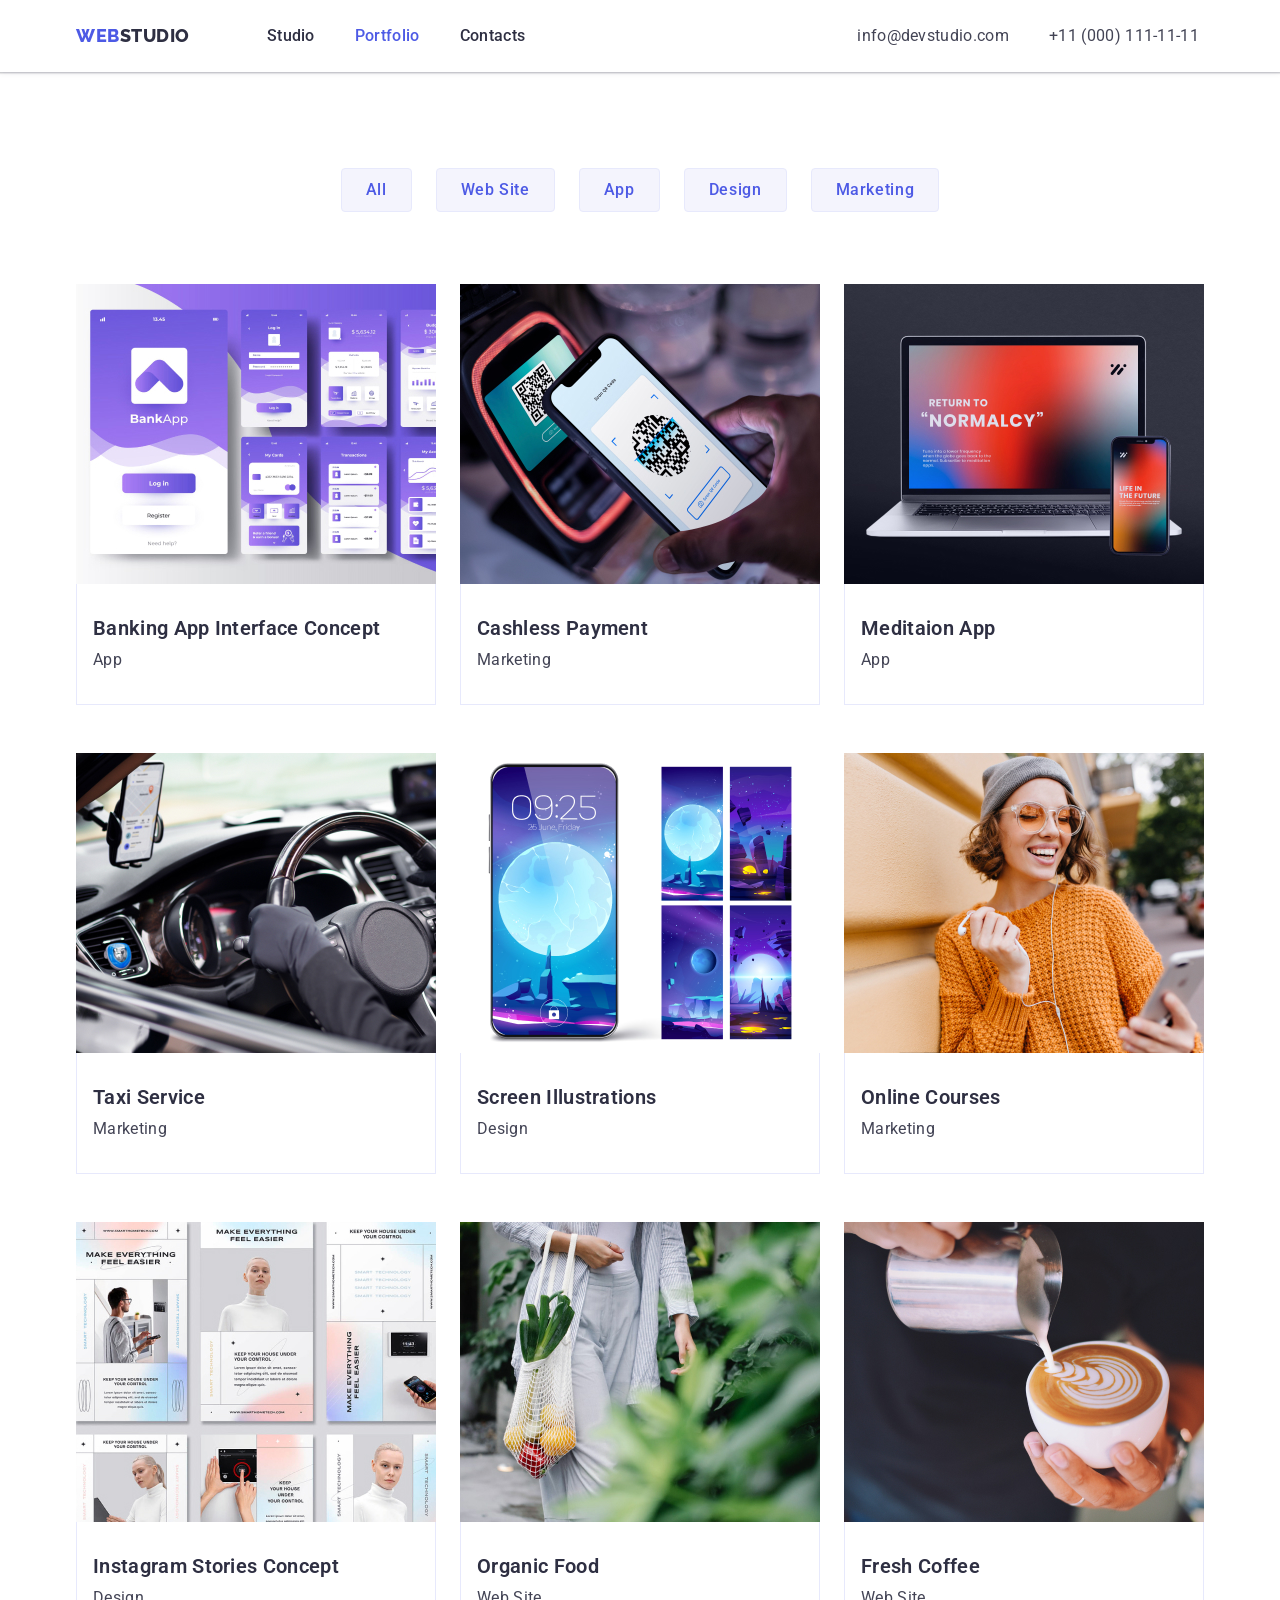
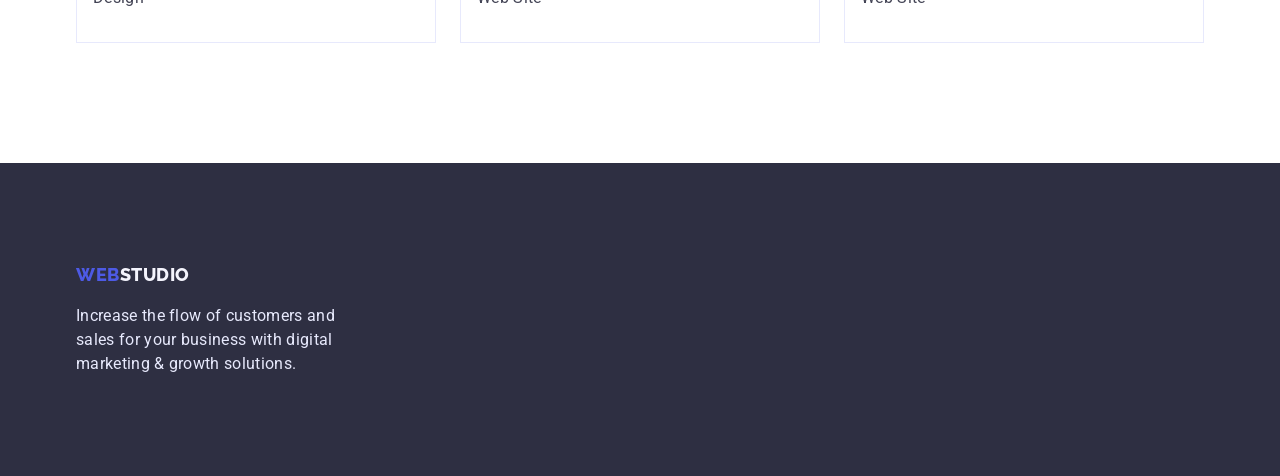
==== portfoilo.html @ 9fcb84de "HW3" ====
<!DOCTYPE html>
<html lang="en">
  <head>
    <meta charset="UTF-8" />
    <meta http-equiv="X-UA-Compatible" content="IE=edge" />
    <meta name="viewport" content="width=device-width, initial-scale=1.0" />
    <title>Document</title>
    <link rel="preconnect" href="https://fonts.googleapis.com" />
    <link rel="preconnect" href="https://fonts.gstatic.com" crossorigin />
    <link
      href="https://fonts.googleapis.com/css2?family=Raleway:wght@800&family=Roboto:wght@400;500;700;900&display=swap"
      rel="stylesheet"
    />
    <link
      rel="stylesheet"
      href="https://cdnjs.cloudflare.com/ajax/libs/modern-normalize/1.1.0/modern-normalize.min.css"
    />
    <link rel="stylesheet" href="css/styles.css" />
  </head>
  <body>
    <header class="page-header">
      <div class="container main-nav">
        <nav class="main-nav">
          <!--Logo-->
          <a class="logo" href="./index.html">
            <span class="logo-part">Web</span>studio
          </a>
          <!--Navigation-->
          <ul class="site-nav list">
            <li class="item"><a href="./index.html" class="link">Studio</a></li>
            <li class="item">
              <a href="./portfoilo.html" class="link current">Portfolio</a>
            </li>
            <li class="item"><a href="/" class="link">Contacts</a></li>
          </ul>
        </nav>
        <!--Contacts-->
        <ul class="contacts list">
          <li class="item">
            <a href="mailto:info@devstudio.com" class="contacts-link"
              >info@devstudio.com</a
            >
          </li>
          <li class="item">
            <a href="tel:+110001111111" class="contacts-link"
              >+11 (000) 111-11-11</a
            >
          </li>
        </ul>
      </div>
    </header>

    <main>
      <section class="section toppadding">
        <div class="container">
          <h1 class="section-title secret-name">Portfolio</h1>
          <!--Filter-->
          <h2 class="section-title secret-name">Navigation</h2>
          <ul class="filter list">
            <li class="item">
              <button class="button secondary" type="button">All</button>
            </li>
            <li class="item">
              <button class="button secondary" type="button">Web Site</button>
            </li>
            <li class="item">
              <button class="button secondary" type="button">App</button>
            </li>
            <li class="item">
              <button class="button secondary" type="button">Design</button>
            </li>
            <li class="item">
              <button class="button secondary" type="button">Marketing</button>
            </li>
          </ul>
          <!-- Work Illustrations -->
          <h2 class="section-title secret-name">Works</h2>
          <ul class="work-list list">
            <li class="item">
              <img
                class="image"
                src="./images/banking_app.jpg"
                alt="Interface of banking app"
                width="360"
                height="300"
              />
              <div class="work-content">
                <h3 class="title">Banking App Interface Concept</h3>
                <p>App</p>
              </div>
            </li>
            <li class="item">
              <img
                class="image"
                src="./images/qr.jpg"
                alt="Scanning QR code"
                width="360"
                height="300"
              />
              <div class="work-content">
                <h3 class="title">Cashless Payment</h3>
                <p>Marketing</p>
              </div>
            </li>
            <li class="item">
              <img
                class="image"
                src="./images/meditaion_app_on_iphone_and_macbook.jpg"
                alt="App on gadjets"
                width="360"
                height="300"
              />
              <div class="work-content">
                <h3 class="title">Meditaion App</h3>
                <p>App</p>
              </div>
            </li>
            <li class="item">
              <img
                class="image"
                src="./images/driver_in_car.jpg"
                alt="Driver in taxi"
                width="360"
                height="300"
              />
              <div class="work-content">
                <h3 class="title">Taxi Service</h3>
                <p>Marketing</p>
              </div>
            </li>
            <li class="item">
              <img
                class="image"
                src="./images/screen_illustrations.jpg"
                alt="Screen Illustrations"
                width="360"
                height="300"
              />
              <div class="work-content">
                <h3 class="title">Screen Illustrations</h3>
                <p>Design</p>
              </div>
            </li>
            <li class="item">
              <img
                class="image"
                src="./images/girl_with_iphone.jpg"
                alt="Girl with iphone"
                width="360"
                height="300"
              />
              <div class="work-content">
                <h3 class="title">Online Courses</h3>
                <p>Marketing</p>
              </div>
            </li>
            <li class="item">
              <img
                class="image"
                src="./images/instagram_stories_concept.jpg"
                alt="Instagram Stories Concept"
                width="360"
                height="300"
              />
              <div class="work-content">
                <h3 class="title">Instagram Stories Concept</h3>
                <p>Design</p>
              </div>
            </li>
            <li class="item">
              <img
                class="image"
                src="./images/women_with_organic_food.jpg"
                alt="Women with organic food"
                width="360"
                height="300"
              />
              <div class="work-content">
                <h3 class="title">Organic Food</h3>
                <p>Web Site</p>
              </div>
            </li>
            <li class="item">
              <img
                class="image"
                src="./images/barista_making_coffe.jpg"
                alt="Barista making coffe"
                width="360"
                height="300"
              />
              <div class="work-content">
                <h3 class="title">Fresh Coffee</h3>
                <p>Web Site</p>
              </div>
            </li>
          </ul>
        </div>
      </section>
    </main>

    <footer class="footer">
      <div class="container">
        <!--Logo-->
        <a href="./index.html" class="footer-logo">
          <span class="logo-part">Web</span>studio
        </a>
        <p class="text">
          Increase the flow of customers and sales for your business with
          digital marketing & growth solutions.
        </p>
      </div>
    </footer>
  </body>
</html>
---- css/styles.css ----
/* цвет основного текста #434455;
вторичный цвет текста #2E2F42;
белый #FFFFFF;
акцент #4D5AE5; 
Вторичный цвет фона #F4F4FD;
#E7E9FC;
*/

:root {
	--primary-text-color: #434455;
	--title-text-color: #2E2F42;
	--accent-color: #4D5AE5;
	--primary-white-color: #FFFFFF;
	--secondary-white-color: #F4F4FD;
	--footer-white-color: #E7E9FC;

	--main-font-family: Roboto,
		sans-serif;
	--main-font-size: 16px;
	--main-line-height: 1.5;
	--section-title-font-size: 36px;
	--section-title-line-height: 1.11;
	--title-font-size: 20px;
	--title-line-height: 1.2;
	--main-letter-spacing: 0.02em;
	--btn-letter-spacing: 0.04em;
}

.list {
	list-style: none;
}

.secret-name {
	position: absolute;
	width: 1px;
	height: 1px;
	margin: -1px;
	padding: 0;
	overflow: hidden;
	border: 0;
	clip: rect(0 0 0 0);
}

h1,
h2,
h3,
h4,
h5,
h6,
p,
ul {
	padding: 0;
	margin: 0;
}

img {
	display: block;
	max-width: 100%;
}

body {
	color: var(--primary-text-color);
	background-color: var(--primary-white-color);
	font-family: var(--main-font-family);
	font-size: var(--main-font-size);
	line-height: var(--main-line-height);
	letter-spacing: var(--main-letter-spacing);
}

.container {
	padding-left: 15px;
	padding-right: 15px;
	margin-left: auto;
	margin-right: auto;
	width: 1158px;
}

/* Logo */
.logo,
.footer-logo {
	color: var(--title-text-color);
	font-family: Raleway, sans-serif;
	font-weight: 800;
	font-size: 18px;
	line-height: 1.33;
	letter-spacing: 0.03em;
	text-transform: uppercase;
	text-decoration: none;
}

/* .logo:hover,
.logo:focus,
.footer-logo:hover,
.footer-logo:focus {
	color: var(--accent-color);
} */

.logo-part {
	color: var(--accent-color);
}

/* Page header */
.page-header {
	box-shadow: 0px 2px 1px rgba(46, 47, 66, 0.08), 0px 1px 1px rgba(46, 47, 66, 0.16), 0px 1px 6px rgba(46, 47, 66, 0.08);
}

/* Site nav */

.main-nav {
	display: flex;
	align-items: center;
}

.site-nav {
	display: flex;
	margin-left: 77px;
}

.site-nav .item:not(:last-child) {
	margin-right: 40px;
}

.site-nav .link {
	display: block;
	padding-top: 24px;
	padding-bottom: 24px;

	color: var(--title-text-color);
	font-weight: 500;
	text-decoration: none;
}

.contacts {
	display: flex;
	margin-left: 332px;
}

.contacts-link {
	color: var(--primary-text-color);
	text-decoration: none;
}

.contacts .item+.item {
	margin-left: 40px;
}

.site-nav .link:hover,
.contacts-link:hover,
.site-nav .link:focus,
.contacts-link:focus {
	color: var(--accent-color);
}

.site-nav .link.current {
	color: var(--accent-color);
}

/* Index.html */

/* Hero */

.hero {
	padding-top: 192px;
	padding-bottom: 192px;

	background-color: var(--title-text-color);
	text-align: center;
}

.hero-title {
	width: 494px;
	margin-left: auto;
	margin-right: auto;
	margin-bottom: 48px;

	color: var(--primary-white-color);
	font-weight: 600;
	font-size: 56px;
	line-height: 1.07;
}

/* Section */

.section {
	padding-top: 120px;
	padding-bottom: 120px;
}

.section.no-toppadding {
	padding-top: 0;
}

.toppadding {
	padding-top: 96px;
}

.section-title {
	margin-bottom: 72px;

	color: var(--title-text-color);
	font-weight: 600;
	font-size: var(--section-title-font-size);
	line-height: var(--section-title-line-height);
	text-align: center;
	text-transform: capitalize;
}

/* Features, Team, Examples */

.descr-list,
.team-list {
	display: flex;
}

.descr-list .item,
.team-list .card {
	width: 264px;
	margin-right: 24px;
}

.example-list,
.work-list {
	display: flex;
	flex-wrap: wrap;
}

.example-list .item,
.work-list .item {
	width: 360px;
	margin-right: 24px;
	margin-bottom: 48px;
}

.work-content {
	border-left: 1px solid var(--footer-white-color);
	border-bottom: 1px solid var(--footer-white-color);
	border-right: 1px solid var(--footer-white-color);
}

/* .work-list .title,
.team-list .title {
	padding-left: 16px;
	padding-top: 32px;
}

.card>p,
.work-list p {
	padding-bottom: 32px;
	padding-left: 16px;
} */

.work-content {
	padding: 32px 16px;
}

.card-content {
	padding: 32px 16px;
	text-align: center;
}


.descr-list .item:nth-child(4n),
.team-list .card:nth-child(4n),
.example-list .item:nth-child(3n),
.work-list .item:nth-child(3n) {
	margin-right: 0;
}

.example-list .item:nth-last-child(-n+3),
.work-list .item:nth-last-child(-n+3) {
	margin-bottom: 0;
}

.descr-list .title,
.team-list .title,
.work-list .title {
	margin-bottom: 8px;

	color: var(--title-text-color);
	font-weight: 600;
	font-size: var(--title-font-size);
	line-height: var(--title-line-height);
}

.team {
	background-color: var(--secondary-white-color);
}

.card {
	background-color: var(--primary-white-color);
	width: 264px;

	box-shadow: 0px 1px 6px rgba(46, 47, 66, 0.08), 0px 1px 1px rgba(46, 47, 66, 0.16), 0px 2px 1px rgba(46, 47, 66, 0.08);
	border-radius: 0px 0px 4px 4px;
}


.image {}

/* Filter */

.filter {
	margin-bottom: 72px;
	display: flex;
	justify-content: center;
}

.filter .item:not(:last-child) {
	margin-right: 24px;
}

/* Button */

.button {
	padding: 12px 24px;

	color: var(--title-text-color);
	background-color: var(--primary-white-color);
	cursor: pointer;
	font-weight: 500;
	letter-spacing: var(--btn-letter-spacing);

	border: 1px solid transparent;
	border-radius: 4px;
}

.button.primary {
	padding: 16px 32px;

	color: var(--primary-white-color);
	background-color: var(--accent-color);

	box-shadow: 0px 4px 4px rgba(0, 0, 0, 0.15);
}

.button.secondary {
	color: var(--accent-color);
	background-color: var(--secondary-white-color);

	border-color: var(--footer-white-color);
}

.button.primary:hover,
.button.primary:focus {
	color: var(--accent-color);
	background-color: var(--secondary-white-color);

	border-color: var(--footer-white-color);
}

.button.secondary:hover,
.button.secondary:focus {
	color: var(--primary-white-color);
	background-color: var(--accent-color);

	border-color: var(--accent-color);
	box-shadow: 0px 3px 1px rgba(0, 0, 0, 0.1), 0px 2px 1px rgba(0, 0, 0, 0.08), 0px 2px 2px rgba(0, 0, 0, 0.12);
}

/* Footer */

.footer-logo {
	display: inline-block;

	color: var(--secondary-white-color);
}

.footer {
	background-color: var(--title-text-color);
}

.footer .container {
	padding-top: 100px;
	padding-bottom: 100px;
}

.footer .text {
	width: 264px;
	margin-top: 16px;

	color: var(--footer-white-color);
	font-size: var(--main-font-size);
	line-height: var(--main-line-height);
	letter-spacing: var(--main-letter-spacing);

}
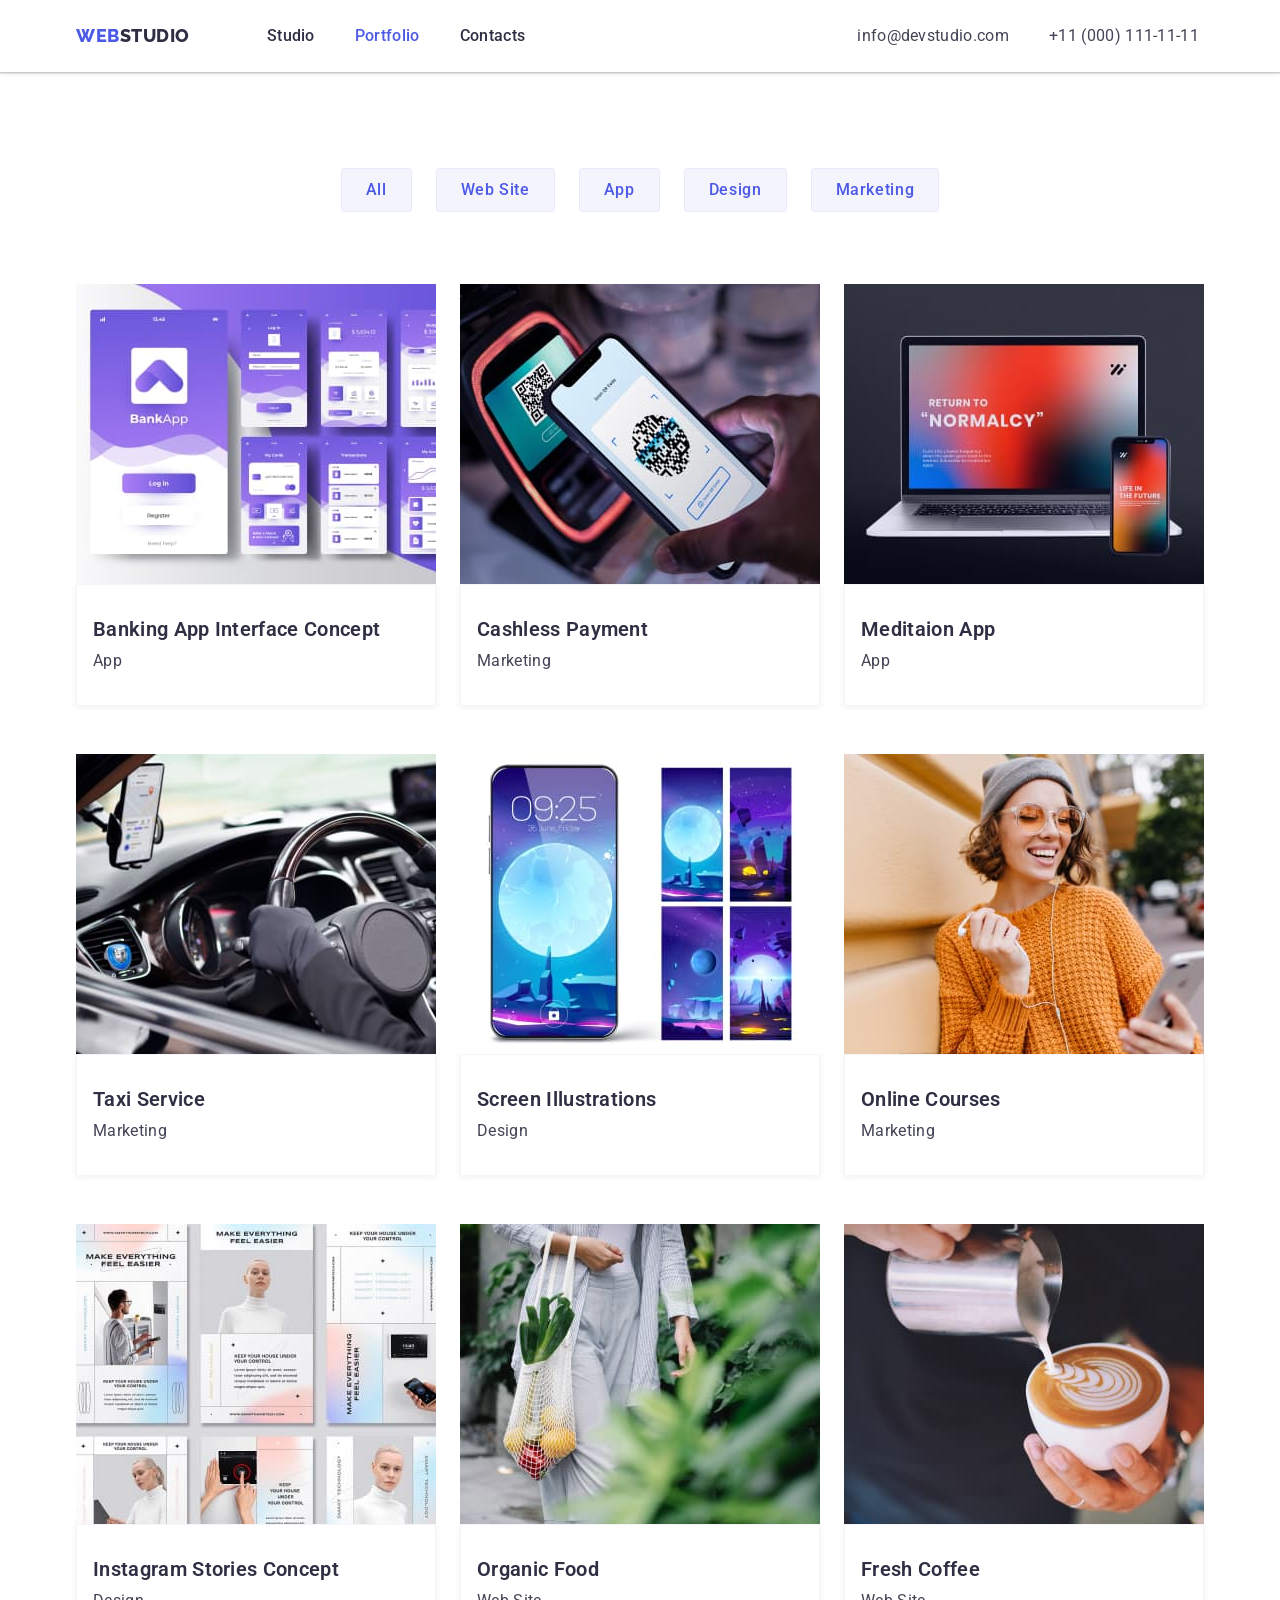
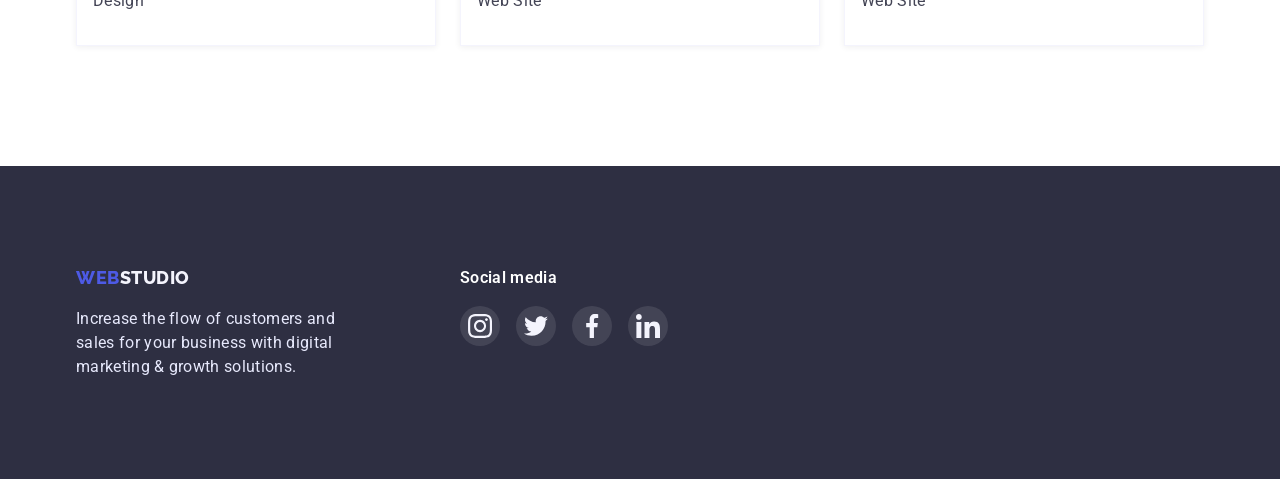
==== commit 8013debc: "HW4" ====
--- a/portfoilo.html
+++ b/portfoilo.html
@@ -201,13 +201,48 @@
     <footer class="footer">
       <div class="container">
         <!--Logo-->
-        <a href="./index.html" class="footer-logo">
-          <span class="logo-part">Web</span>studio
-        </a>
-        <p class="text">
-          Increase the flow of customers and sales for your business with
-          digital marketing & growth solutions.
-        </p>
+        <div>
+          <a href="./index.html" class="footer-logo">
+            <span class="logo-part">Web</span>studio
+          </a>
+          <p class="text">
+            Increase the flow of customers and sales for your business with
+            digital marketing & growth solutions.
+          </p>
+        </div>
+        <div class="link-container">
+          <h2 class="links-header">Social media</h2>
+          <ul class="social-links footer list">
+            <li>
+              <a href="/" class="icon footer">
+                <svg width="24px" height="24px">
+                  <use href="./images/icons.svg#icon-instagram"></use>
+                </svg>
+              </a>
+            </li>
+            <li>
+              <a href="/" class="icon footer">
+                <svg width="24px" height="24px">
+                  <use href="./images/icons.svg#icon-twitter"></use>
+                </svg>
+              </a>
+            </li>
+            <li>
+              <a href="/" class="icon footer">
+                <svg width="24px" height="24px">
+                  <use href="./images/icons.svg#icon-facebook"></use>
+                </svg>
+              </a>
+            </li>
+            <li>
+              <a href="/" class="icon footer">
+                <svg width="24px" height="24px">
+                  <use href="./images/icons.svg#icon-linkedin"></use>
+                </svg>
+              </a>
+            </li>
+          </ul>
+        </div>
       </div>
     </footer>
   </body>
--- a/css/styles.css
+++ b/css/styles.css
@@ -88,13 +88,6 @@
 	text-decoration: none;
 }
 
-/* .logo:hover,
-.logo:focus,
-.footer-logo:hover,
-.footer-logo:focus {
-	color: var(--accent-color);
-} */
-
 .logo-part {
 	color: var(--accent-color);
 }
@@ -163,8 +156,20 @@
 	padding-top: 192px;
 	padding-bottom: 192px;
 
+	text-align: center;
+
 	background-color: var(--title-text-color);
-	text-align: center;
+
+	max-width: 1440px;
+	min-height: 600px;
+	margin-left: auto;
+	margin-right: auto;
+	background-image:
+		linear-gradient(to right, rgba(46, 47, 66, 0.7), rgba(46, 47, 66, 0.7)),
+		url('../images/people_office.jpg');
+	background-repeat: no-repeat;
+	background-position: center;
+	background-size: cover;
 }
 
 .hero-title {
@@ -218,6 +223,14 @@
 	margin-right: 24px;
 }
 
+.advantages {
+	background-color: var(--secondary-white-color);
+	border-radius: 4px;
+	height: 112px;
+	padding: 24px 100px;
+	margin-bottom: 8px;
+}
+
 .example-list,
 .work-list {
 	display: flex;
@@ -231,23 +244,14 @@
 	margin-bottom: 48px;
 }
 
+.work-list .item:hover {
+	box-shadow: 0px 1px 6px rgba(46, 47, 66, 0.08), 0px 1px 1px rgba(46, 47, 66, 0.16), 0px 2px 1px rgba(46, 47, 66, 0.08);
+}
+
 .work-content {
-	border-left: 1px solid var(--footer-white-color);
-	border-bottom: 1px solid var(--footer-white-color);
-	border-right: 1px solid var(--footer-white-color);
-}
-
-/* .work-list .title,
-.team-list .title {
-	padding-left: 16px;
-	padding-top: 32px;
-}
-
-.card>p,
-.work-list p {
-	padding-bottom: 32px;
-	padding-left: 16px;
-} */
+	border: 0.5px solid #F4F4FD;
+	box-shadow: 0px 1px 6px rgba(46, 47, 66, 0.08);
+}
 
 .work-content {
 	padding: 32px 16px;
@@ -282,6 +286,22 @@
 	line-height: var(--title-line-height);
 }
 
+.social-links {
+	margin-top: 8px;
+	display: inline-flex;
+	gap: 24px;
+}
+
+.icon {
+	display: flex;
+	background: var(--accent-color);
+	width: 40px;
+	height: 40px;
+	border-radius: 50%;
+	justify-content: center;
+	align-items: center;
+}
+
 .team {
 	background-color: var(--secondary-white-color);
 }
@@ -294,8 +314,34 @@
 	border-radius: 0px 0px 4px 4px;
 }
 
-
-.image {}
+/* Customers */
+
+.customers-list {
+	display: flex;
+	gap: 24px;
+}
+
+.customers-list li {
+	width: calc((100% - 120px) / 6);
+	height: 88px;
+}
+
+.customer {
+	display: inline-flex;
+	align-items: center;
+	justify-content: center;
+	width: 100%;
+	height: 100%;
+	border: 1px solid #8E8F99;
+	border-radius: 4px;
+	fill: #8E8F99;
+}
+
+.customer:hover,
+.customer:focus {
+	border-color: var(--accent-color);
+	fill: var(--accent-color);
+}
 
 /* Filter */
 
@@ -330,7 +376,7 @@
 	color: var(--primary-white-color);
 	background-color: var(--accent-color);
 
-	box-shadow: 0px 4px 4px rgba(0, 0, 0, 0.15);
+	box-shadow: 0px 1px 6px rgba(46, 47, 66, 0.08), 0px 1px 1px rgba(46, 47, 66, 0.16), 0px 2px 1px rgba(46, 47, 66, 0.08);
 }
 
 .button.secondary {
@@ -346,6 +392,7 @@
 	background-color: var(--secondary-white-color);
 
 	border-color: var(--footer-white-color);
+	box-shadow: 0px 4px 4px rgba(0, 0, 0, 0.15);
 }
 
 .button.secondary:hover,
@@ -370,6 +417,7 @@
 }
 
 .footer .container {
+	display: flex;
 	padding-top: 100px;
 	padding-bottom: 100px;
 }
@@ -383,4 +431,29 @@
 	line-height: var(--main-line-height);
 	letter-spacing: var(--main-letter-spacing);
 
+}
+
+.links-header {
+	font-weight: 600;
+	font-size: inherit;
+	letter-spacing: 0.02em;
+	color: var(--primary-white-color);
+}
+
+.link-container {
+	margin-left: 120px;
+}
+
+.social-links.footer {
+	margin-top: 16px;
+	gap: 16px;
+}
+
+.icon.footer {
+	background: rgba(255, 255, 255, 0.1);
+}
+
+.icon.footer:hover,
+.icon.footer:focus {
+	background: #31D0AA;
 }
